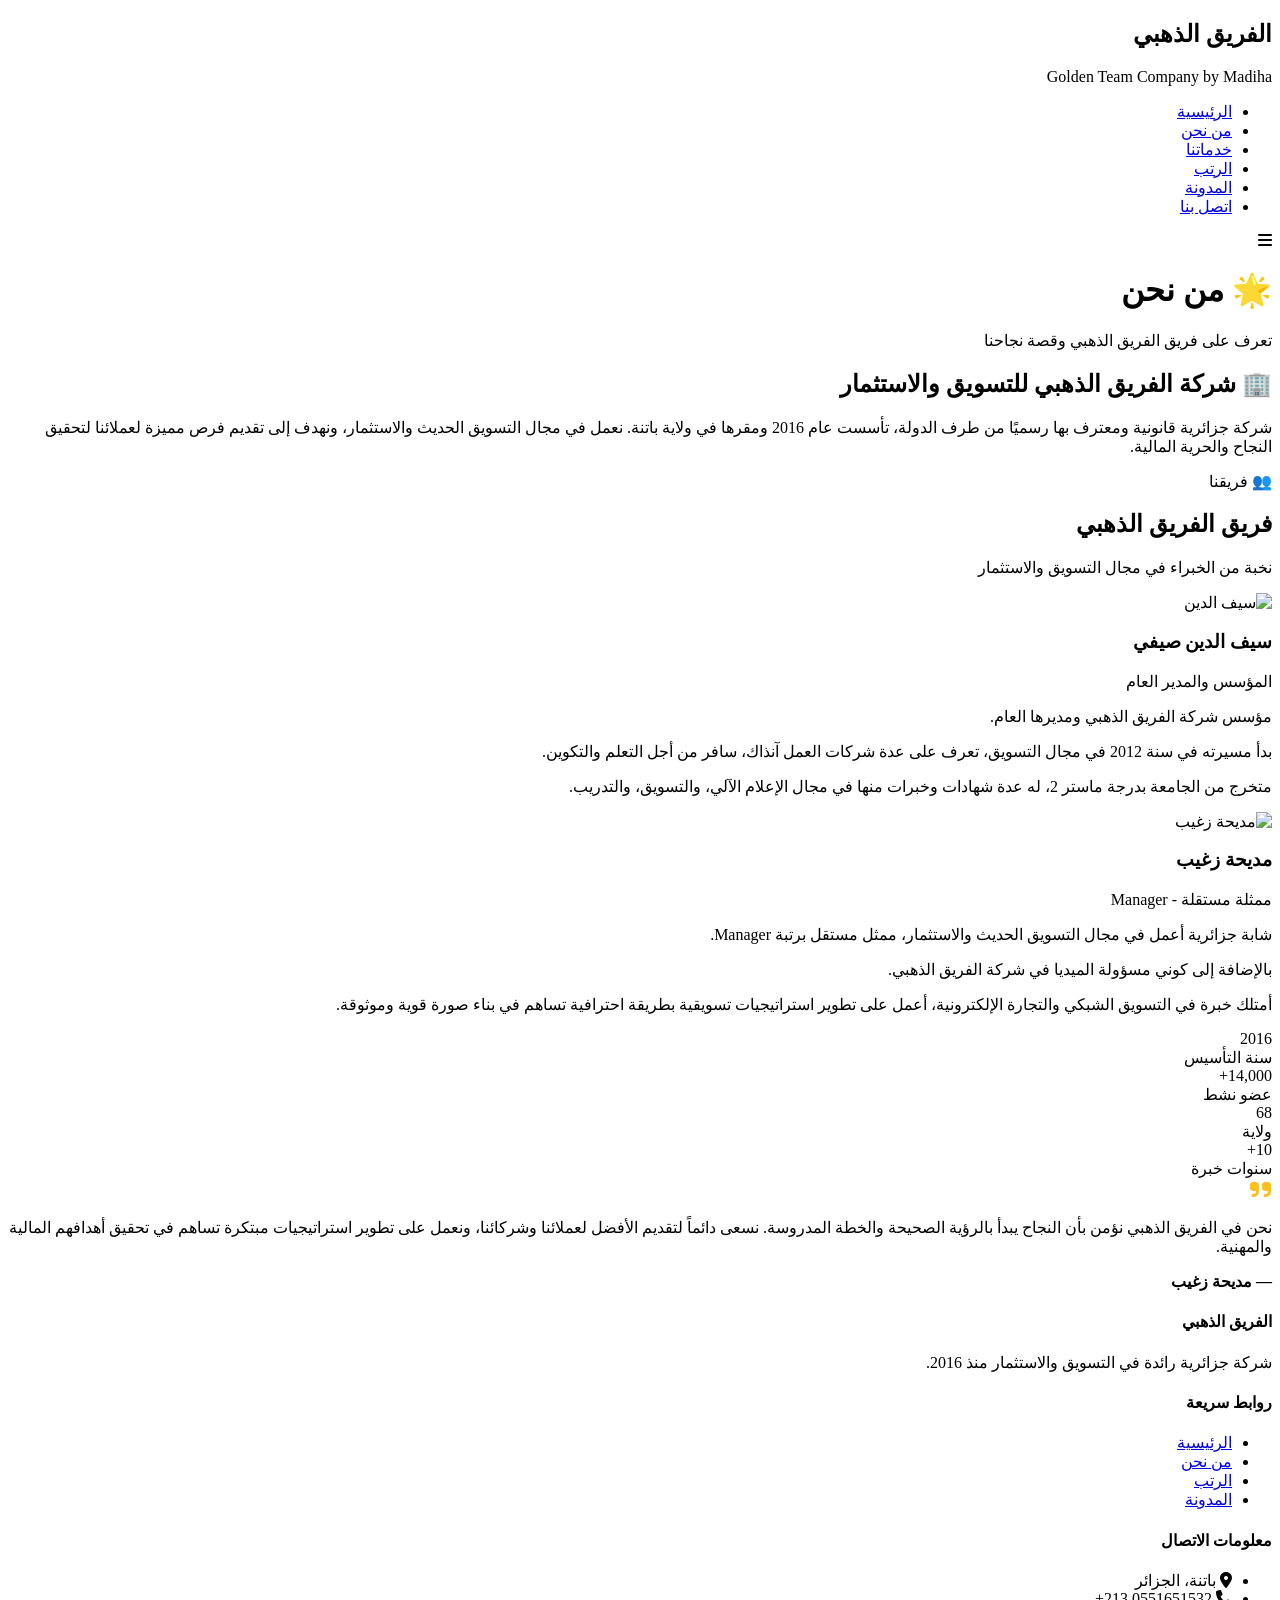
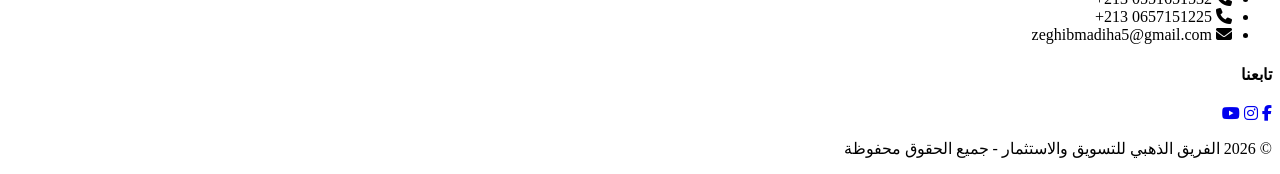
==== about.html @ cc8af278 "Add files via upload" ====
<!DOCTYPE html>
<html lang="ar" dir="rtl">
<head>
    <meta charset="UTF-8">
    <meta name="viewport" content="width=device-width, initial-scale=1.0">
    <title>من نحن | الفريق الذهبي</title>
    
    <link href="https://fonts.googleapis.com/css2?family=Cairo:wght@400;500;600;700;800;900&display=swap" rel="stylesheet">
    <link rel="stylesheet" href="https://cdnjs.cloudflare.com/ajax/libs/font-awesome/6.4.0/css/all.min.css">
    <link rel="stylesheet" href="css/style.css">
</head>
<body>
    <nav class="navbar">
        <div class="nav-container">
            <div class="logo">
                <h1>الفريق الذهبي</h1>
                <p>Golden Team Company by Madiha</p>
            </div>
            <ul class="nav-menu" id="navMenu">
                <li><a href="index.html#home">الرئيسية</a></li>
                <li><a href="about.html">من نحن</a></li>
                <li><a href="index.html#services">خدماتنا</a></li>
                <li><a href="index.html#ranks">الرتب</a></li>
                <li><a href="blog.html">المدونة</a></li>
                <li><a href="index.html#contact">اتصل بنا</a></li>
            </ul>
            <div class="mobile-menu" id="mobileMenu">
                <i class="fas fa-bars"></i>
            </div>
        </div>
    </nav>

    <div class="about-hero">
        <div class="container">
            <h1>🌟 من نحن</h1>
            <p>تعرف على فريق الفريق الذهبي وقصة نجاحنا</p>
        </div>
    </div>

    <!-- Company Info Section -->
    <div class="company-info">
        <div class="container">
            <h2>🏢 شركة الفريق الذهبي للتسويق والاستثمار</h2>
            <p>شركة جزائرية قانونية ومعترف بها رسميًا من طرف الدولة، تأسست عام 2016 ومقرها في ولاية باتنة. نعمل في مجال التسويق الحديث والاستثمار، ونهدف إلى تقديم فرص مميزة لعملائنا لتحقيق النجاح والحرية المالية.</p>
        </div>
    </div>

    <!-- Team Section -->
    <div class="team-section">
        <div class="container">
            <div class="section-header">
                <span class="section-tag">👥 فريقنا</span>
                <h2 class="section-title">فريق الفريق الذهبي</h2>
                <p>نخبة من الخبراء في مجال التسويق والاستثمار</p>
            </div>
            
            <div class="team-grid">
                <!-- Founder Card -->
                <div class="team-card">
                    <img src="images/profileS.png" alt="سيف الدين" class="team-img">
                    <h3>سيف الدين صيفي</h3>
                    <div class="team-title"> المؤسس والمدير العام</div>
                    <div class="team-bio">
                        <p>مؤسس شركة الفريق الذهبي ومديرها العام.</p>
                        <p>بدأ مسيرته في سنة 2012 في مجال التسويق، تعرف على عدة شركات العمل آنذاك، سافر من أجل التعلم والتكوين.</p>
                        <p>متخرج من الجامعة بدرجة ماستر 2، له عدة شهادات وخبرات منها في مجال الإعلام الآلي، والتسويق، والتدريب.</p>
                    </div>
                </div>
                
                <!-- Manager Card -->
                <div class="team-card">
                    <img src="images/profileM.png" alt="مديحة زغيب" class="team-img">
                    <h3>مديحة زغيب</h3>
                    <div class="team-title"> ممثلة مستقلة - Manager</div>
                    <div class="team-bio">
                        <p>شابة جزائرية أعمل في مجال التسويق الحديث والاستثمار، ممثل مستقل برتبة Manager.</p>
                        <p>بالإضافة إلى كوني مسؤولة الميديا في شركة الفريق الذهبي.</p>
                        <p>أمتلك خبرة في التسويق الشبكي والتجارة الإلكترونية، أعمل على تطوير استراتيجيات تسويقية بطريقة احترافية تساهم في بناء صورة قوية وموثوقة.</p>
                    </div>
                </div>
            </div>
        </div>
    </div>

    <!-- Stats Section -->
    <div class="stats-section">
        <div class="container">
            <div class="stats-grid">
                <div class="stat-box">
                    <div class="stat-number">2016</div>
                    <div class="stat-label">سنة التأسيس</div>
                </div>
                <div class="stat-box">
                    <div class="stat-number">14,000+</div>
                    <div class="stat-label">عضو نشط</div>
                </div>
                <div class="stat-box">
                    <div class="stat-number">68</div>
                    <div class="stat-label">ولاية</div>
                </div>
                <div class="stat-box">
                    <div class="stat-number">10+</div>
                    <div class="stat-label">سنوات خبرة</div>
                </div>
            </div>
        </div>
    </div>

    <!-- Quote Section -->
    <div class="container">
        <div class="quote">
            <i class="fas fa-quote-right" style="font-size: 24px; margin-bottom: 15px; display: block; color: #fbbf24;"></i>
            <p>نحن في الفريق الذهبي نؤمن بأن النجاح يبدأ بالرؤية الصحيحة والخطة المدروسة. نسعى دائماً لتقديم الأفضل لعملائنا وشركائنا، ونعمل على تطوير استراتيجيات مبتكرة تساهم في تحقيق أهدافهم المالية والمهنية.</p>
            <p style="margin-top: 15px; font-weight: 600;">— مديحة زغيب</p>
        </div>
    </div>

    <footer>
        <div class="container">
            <div class="footer-grid">
                <div class="footer-col">
                    <h4>الفريق الذهبي</h4>
                    <p>شركة جزائرية رائدة في التسويق والاستثمار منذ 2016.</p>
                </div>
                <div class="footer-col">
                    <h4>روابط سريعة</h4>
                    <ul class="footer-links">
                        <li><a href="index.html#home">الرئيسية</a></li>
                        <li><a href="about.html">من نحن</a></li>
                        <li><a href="index.html#ranks">الرتب</a></li>
                        <li><a href="blog.html">المدونة</a></li>
                    </ul>
                </div>
                <div class="footer-col">
                    <h4>معلومات الاتصال</h4>
                    <ul class="footer-links">
                        <li><i class="fas fa-map-marker-alt"></i> باتنة، الجزائر</li>
                        <li><i class="fas fa-phone"></i>  0551651532 213+</li>
                        <li><i class="fas fa-phone"></i>  0657151225 213+</li>
                        <li><i class="fas fa-envelope"></i> zeghibmadiha5@gmail.com</li>
                    </ul>
                </div>
                <div class="footer-col">
                    <h4>تابعنا</h4>
                    <div class="social-icons">
                        <a href="https://www.facebook.com/people/Manager-Madiha/100076258599726/"><i class="fab fa-facebook-f"></i></a>
                        <a href="https://www.instagram.com/dragon54985"><i class="fab fa-instagram"></i></a>
                        <a href="https://www.youtube.com/@zeghibnour1443"><i class="fab fa-youtube"></i></a>
                    </div>
                </div>
            </div>
            <div class="footer-bottom">
                <p>&copy; 2026 الفريق الذهبي للتسويق والاستثمار - جميع الحقوق محفوظة</p>
            </div>
        </div>
    </footer>
    <script src="js/about.js"></script>
</body>
</html>
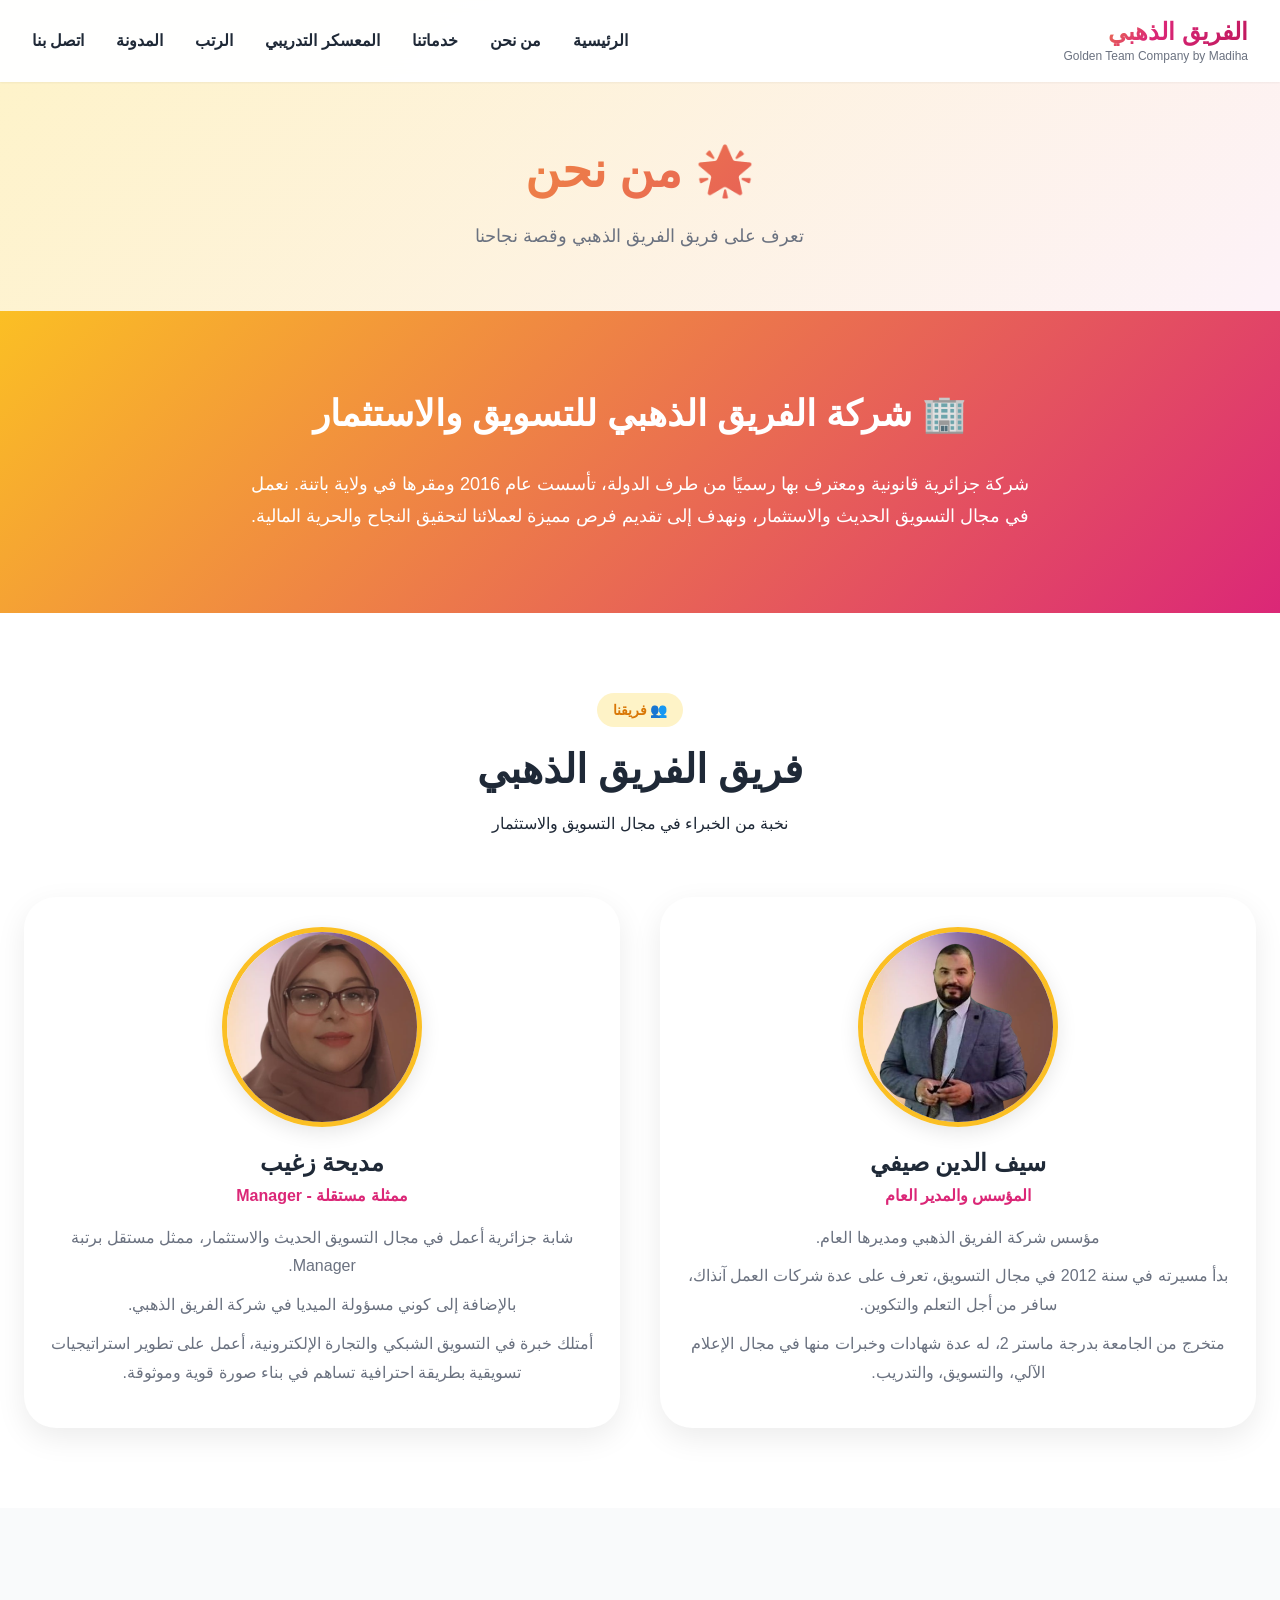
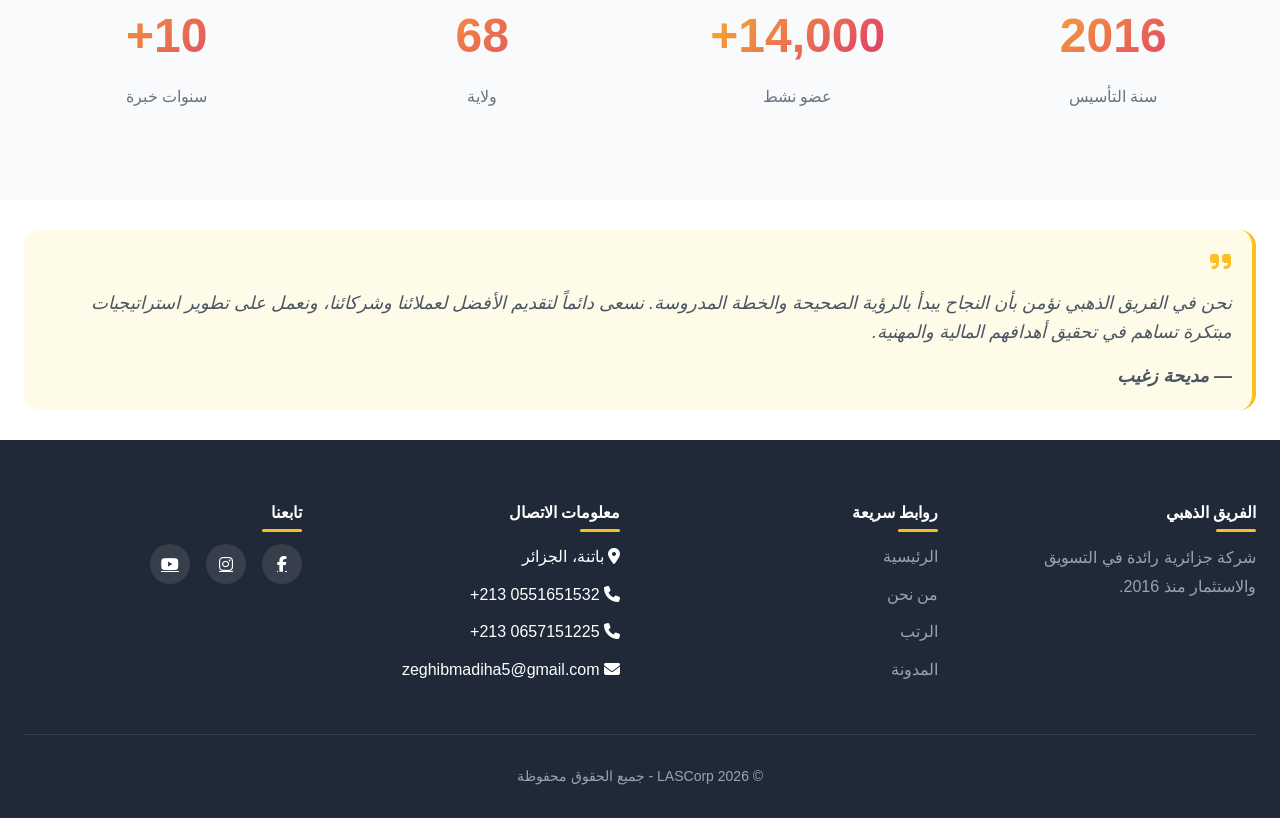
==== commit 82a2a37b: "Update about.html" ====
--- a/about.html
+++ b/about.html
@@ -20,6 +20,7 @@
                 <li><a href="index.html#home">الرئيسية</a></li>
                 <li><a href="about.html">من نحن</a></li>
                 <li><a href="index.html#services">خدماتنا</a></li>
+                <li><a href="isb-program.html">المعسكر التدريبي</a></li>
                 <li><a href="index.html#ranks">الرتب</a></li>
                 <li><a href="blog.html">المدونة</a></li>
                 <li><a href="index.html#contact">اتصل بنا</a></li>
@@ -150,10 +151,10 @@
                 </div>
             </div>
             <div class="footer-bottom">
-                <p>&copy; 2026 الفريق الذهبي للتسويق والاستثمار - جميع الحقوق محفوظة</p>
+                <p>&copy; 2026 LASCorp - جميع الحقوق محفوظة</p>
             </div>
         </div>
     </footer>
     <script src="js/about.js"></script>
 </body>
-</html>+</html>
--- a/css/style.css
+++ b/css/style.css
@@ -0,0 +1,1316 @@
+/* ============================================
+   Golden Team Company - Main Styles
+   Colors: Gold (#fbbf24) + Pink (#db2777)
+   ============================================ */
+
+* {
+    margin: 0;
+    padding: 0;
+    box-sizing: border-box;
+}
+
+:root {
+    --gold: #fbbf24;
+    --gold-dark: #d97706;
+    --gold-light: #fef3c7;
+    --pink: #db2777;
+    --pink-dark: #b01e5b;
+    --pink-light: #fdf2f8;
+    --dark: #1f2937;
+    --gray: #6b7280;
+    --gray-light: #9ca3af;
+    --light: #f9fafb;
+    --white: #ffffff;
+    --gradient-gold: linear-gradient(135deg, #fbbf24 0%, #d97706 100%);
+    --gradient-pink: linear-gradient(135deg, #db2777 0%, #be185d 100%);
+    --gradient-main: linear-gradient(135deg, #fbbf24 0%, #db2777 50%, #be185d 100%);
+    --shadow-sm: 0 1px 2px 0 rgba(0, 0, 0, 0.05);
+    --shadow-md: 0 4px 6px -1px rgba(0, 0, 0, 0.1);
+    --shadow-lg: 0 10px 15px -3px rgba(0, 0, 0, 0.1);
+    --shadow-xl: 0 20px 25px -5px rgba(0, 0, 0, 0.1);
+}
+
+body {
+    font-family: 'Cairo', 'Tajawal', sans-serif;
+    color: var(--dark);
+    background: var(--white);
+    line-height: 1.6;
+    direction: rtl;
+}
+
+.container {
+    max-width: 1280px;
+    margin: 0 auto;
+    padding: 0 24px;
+}
+
+/* ============================================
+   Typography
+   ============================================ */
+
+h1, h2, h3, h4, h5, h6 {
+    font-weight: 800;
+    line-height: 1.3;
+}
+
+.section-title {
+    font-size: 40px;
+    font-weight: 800;
+    color: var(--dark);
+    margin-bottom: 16px;
+}
+
+.section-subtitle {
+    font-size: 18px;
+    color: var(--gray);
+    max-width: 700px;
+    margin: 0 auto;
+}
+
+.section-tag {
+    display: inline-block;
+    background: var(--gold-light);
+    color: var(--gold-dark);
+    padding: 6px 16px;
+    border-radius: 50px;
+    font-size: 14px;
+    font-weight: 600;
+    margin-bottom: 16px;
+}
+
+/* ============================================
+   Header & Navigation
+   ============================================ */
+
+.navbar {
+    position: fixed;
+    top: 0;
+    width: 100%;
+    background: rgba(255, 255, 255, 0.98);
+    backdrop-filter: blur(10px);
+    z-index: 1000;
+    box-shadow: var(--shadow-sm);
+    transition: all 0.3s ease;
+}
+
+.navbar.scrolled {
+    box-shadow: var(--shadow-lg);
+}
+
+.nav-container {
+    display: flex;
+    justify-content: space-between;
+    align-items: center;
+    padding: 16px 32px;
+    max-width: 1400px;
+    margin: 0 auto;
+}
+
+.logo h1 {
+    font-size: 24px;
+    font-weight: 800;
+    background: var(--gradient-main);
+    -webkit-background-clip: text;
+    background-clip: text;
+    color: transparent;
+}
+
+.logo p {
+    font-size: 12px;
+    color: var(--gray);
+}
+
+.nav-menu {
+    display: flex;
+    gap: 32px;
+    list-style: none;
+}
+
+.nav-menu a {
+    text-decoration: none;
+    color: var(--dark);
+    font-weight: 600;
+    transition: all 0.3s;
+    position: relative;
+}
+
+.nav-menu a::after {
+    content: '';
+    position: absolute;
+    bottom: -5px;
+    right: 0;
+    width: 0;
+    height: 2px;
+    background: var(--gradient-pink);
+    transition: width 0.3s ease;
+}
+
+.nav-menu a:hover::after {
+    width: 100%;
+}
+
+.nav-menu a:hover {
+    color: var(--pink);
+}
+
+.mobile-menu {
+    display: none;
+    font-size: 24px;
+    cursor: pointer;
+    color: var(--pink);
+}
+
+/* ============================================
+   Buttons
+   ============================================ */
+
+.btn {
+    display: inline-flex;
+    align-items: center;
+    gap: 8px;
+    padding: 14px 32px;
+    border-radius: 50px;
+    text-decoration: none;
+    font-weight: 700;
+    transition: all 0.3s;
+    cursor: pointer;
+    border: none;
+    font-family: inherit;
+}
+
+.btn-primary {
+    background: var(--gradient-pink);
+    color: var(--white);
+    box-shadow: 0 4px 15px rgba(219, 39, 119, 0.3);
+}
+
+.btn-primary:hover {
+    transform: translateY(-2px);
+    box-shadow: 0 8px 25px rgba(219, 39, 119, 0.4);
+}
+
+.btn-gold {
+    background: var(--gradient-gold);
+    color: var(--dark);
+}
+
+.btn-outline {
+    border: 2px solid var(--pink);
+    color: var(--pink);
+    background: transparent;
+}
+
+.btn-outline:hover {
+    background: var(--pink);
+    color: var(--white);
+}
+
+/* ============================================
+   Hero Section
+   ============================================ */
+
+.hero {
+    min-height: 100vh;
+    background: linear-gradient(135deg, var(--gold-light) 0%, var(--pink-light) 100%);
+    display: flex;
+    align-items: center;
+    padding-top: 80px;
+    position: relative;
+    overflow: hidden;
+}
+
+.hero::before {
+    content: '';
+    position: absolute;
+    top: -50%;
+    right: -50%;
+    width: 200%;
+    height: 200%;
+    background: radial-gradient(circle, rgba(251, 191, 36, 0.1) 0%, transparent 70%);
+    animation: rotate 20s linear infinite;
+}
+
+@keyframes rotate {
+    from { transform: rotate(0deg); }
+    to { transform: rotate(360deg); }
+}
+
+.hero-content {
+    position: relative;
+    z-index: 1;
+    text-align: center;
+}
+
+.hero h1 {
+    font-size: 56px;
+    font-weight: 800;
+    background: var(--gradient-main);
+    -webkit-background-clip: text;
+    background-clip: text;
+    color: transparent;
+    margin-bottom: 20px;
+}
+
+.hero .subtitle {
+    font-size: 20px;
+    color: var(--pink-dark);
+    margin-bottom: 24px;
+}
+
+.hero p {
+    font-size: 18px;
+    color: var(--dark);
+    max-width: 800px;
+    margin: 0 auto 32px;
+}
+
+.hero-stats {
+    display: flex;
+    justify-content: center;
+    gap: 48px;
+    margin-top: 48px;
+}
+
+.stat-item {
+    text-align: center;
+}
+
+.stat-number {
+    font-size: 36px;
+    font-weight: 800;
+    color: var(--gold-dark);
+}
+
+.stat-label {
+    font-size: 14px;
+    color: var(--gray);
+}
+
+/* ============================================
+   Sections
+   ============================================ */
+
+section {
+    padding: 80px 0;
+}
+
+.section-header {
+    text-align: center;
+    margin-bottom: 60px;
+}
+
+/* ============================================
+   Features / Services Grid
+   ============================================ */
+
+.features-grid {
+    display: grid;
+    grid-template-columns: repeat(auto-fit, minmax(350px, 1fr));
+    gap: 32px;
+}
+
+.feature-card {
+    background: var(--white);
+    padding: 32px;
+    border-radius: 24px;
+    box-shadow: var(--shadow-md);
+    transition: all 0.3s;
+    border: 1px solid rgba(0, 0, 0, 0.05);
+    opacity: 0;
+    transform: translateY(30px);
+}
+
+.feature-card:hover {
+    transform: translateY(-5px);
+    box-shadow: var(--shadow-xl);
+}
+
+.feature-icon {
+    width: 60px;
+    height: 60px;
+    background: var(--gradient-gold);
+    border-radius: 16px;
+    display: flex;
+    align-items: center;
+    justify-content: center;
+    margin-bottom: 24px;
+}
+
+.feature-icon i {
+    font-size: 28px;
+    color: var(--white);
+}
+
+.feature-card h3 {
+    font-size: 22px;
+    margin-bottom: 12px;
+}
+
+.feature-card p {
+    color: var(--gray);
+    line-height: 1.7;
+}
+
+/* ============================================
+   Ranks Section
+   ============================================ */
+
+.ranks-section {
+    background: var(--light);
+}
+
+.ranks-grid {
+    display: grid;
+    grid-template-columns: repeat(auto-fit, minmax(300px, 1fr));
+    gap: 32px;
+}
+
+.rank-card {
+    background: var(--white);
+    border-radius: 32px;
+    overflow: hidden;
+    box-shadow: var(--shadow-lg);
+    transition: all 0.3s;
+    opacity: 0;
+    transform: translateY(30px);
+}
+
+.rank-card:hover {
+    transform: translateY(-8px);
+    box-shadow: var(--shadow-xl);
+}
+
+.rank-card.popular {
+    border: 2px solid var(--gold);
+    transform: scale(1.02);
+}
+
+.rank-card.popular:hover {
+    transform: scale(1.02) translateY(-8px);
+}
+
+.rank-header {
+    background: var(--gradient-gold);
+    padding: 32px;
+    text-align: center;
+}
+
+.rank-name {
+    font-size: 28px;
+    font-weight: 800;
+    color: var(--dark);
+}
+
+.rank-price {
+    font-size: 36px;
+    font-weight: 800;
+    color: var(--dark);
+    margin-top: 16px;
+}
+
+.rank-price small {
+    font-size: 14px;
+}
+
+.rank-body {
+    padding: 32px;
+}
+
+.rank-features {
+    list-style: none;
+    margin-bottom: 32px;
+}
+
+.rank-features li {
+    padding: 12px 0;
+    display: flex;
+    align-items: center;
+    gap: 12px;
+    border-bottom: 1px solid #f0f0f0;
+}
+
+.rank-features i {
+    color: var(--gold-dark);
+}
+
+/* ============================================
+   Blog Section
+   ============================================ */
+
+.blog-grid {
+    display: grid;
+    grid-template-columns: repeat(auto-fit, minmax(320px, 1fr));
+    gap: 32px;
+}
+
+.blog-card {
+    background: var(--white);
+    border-radius: 24px;
+    overflow: hidden;
+    box-shadow: var(--shadow-md);
+    transition: all 0.3s;
+    opacity: 0;
+    transform: translateY(30px);
+}
+
+.blog-card:hover {
+    transform: translateY(-5px);
+    box-shadow: var(--shadow-xl);
+}
+
+.blog-card img {
+    width: 100%;
+    height: 220px;
+    object-fit: cover;
+}
+
+.blog-content {
+    padding: 24px;
+}
+
+.blog-date {
+    font-size: 12px;
+    color: var(--gray);
+    margin-bottom: 8px;
+}
+
+.blog-title {
+    font-size: 20px;
+    font-weight: 700;
+    margin-bottom: 12px;
+}
+
+.blog-excerpt {
+    color: var(--gray);
+    font-size: 14px;
+    margin-bottom: 16px;
+    line-height: 1.6;
+}
+
+.blog-read-more {
+    color: var(--pink);
+    text-decoration: none;
+    font-weight: 600;
+    transition: color 0.3s;
+}
+
+.blog-read-more:hover {
+    color: var(--gold-dark);
+}
+
+/* ============================================
+   Contact Section
+   ============================================ */
+
+.contact-section {
+    background: linear-gradient(135deg, var(--gold-light), var(--pink-light));
+}
+
+.contact-form {
+    max-width: 600px;
+    margin: 0 auto;
+    background: var(--white);
+    padding: 40px;
+    border-radius: 32px;
+    box-shadow: var(--shadow-xl);
+}
+
+.form-group {
+    margin-bottom: 24px;
+}
+
+.form-group input,
+.form-group select,
+.form-group textarea {
+    width: 100%;
+    padding: 14px 18px;
+    border: 1px solid #e5e7eb;
+    border-radius: 16px;
+    font-family: inherit;
+    font-size: 16px;
+    transition: border-color 0.3s;
+}
+
+.form-group input:focus,
+.form-group select:focus,
+.form-group textarea:focus {
+    outline: none;
+    border-color: var(--pink);
+}
+
+.form-group textarea {
+    height: 120px;
+    resize: vertical;
+}
+
+/* ============================================
+   Footer
+   ============================================ */
+
+footer {
+    background: var(--dark);
+    color: var(--white);
+    padding: 60px 0 30px;
+}
+
+.footer-grid {
+    display: grid;
+    grid-template-columns: repeat(auto-fit, minmax(250px, 1fr));
+    gap: 40px;
+    margin-bottom: 40px;
+}
+
+.footer-col h4 {
+    margin-bottom: 20px;
+    position: relative;
+    display: inline-block;
+}
+
+.footer-col h4::after {
+    content: '';
+    position: absolute;
+    bottom: -8px;
+    right: 0;
+    width: 40px;
+    height: 3px;
+    background: var(--gold);
+    border-radius: 2px;
+}
+
+.footer-col p {
+    color: var(--gray-light);
+    line-height: 1.8;
+}
+
+.footer-links {
+    list-style: none;
+}
+
+.footer-links li {
+    margin-bottom: 12px;
+}
+
+.footer-links a {
+    color: var(--gray-light);
+    text-decoration: none;
+    transition: color 0.3s;
+}
+
+.footer-links a:hover {
+    color: var(--gold);
+}
+
+.social-icons {
+    display: flex;
+    gap: 16px;
+}
+
+.social-icons a {
+    width: 40px;
+    height: 40px;
+    background: rgba(255, 255, 255, 0.1);
+    border-radius: 50%;
+    display: flex;
+    align-items: center;
+    justify-content: center;
+    color: var(--white);
+    transition: all 0.3s;
+}
+
+.social-icons a:hover {
+    background: var(--gold);
+    color: var(--dark);
+    transform: translateY(-3px);
+}
+
+.footer-bottom {
+    text-align: center;
+    padding-top: 30px;
+    border-top: 1px solid rgba(255, 255, 255, 0.1);
+    color: var(--gray-light);
+    font-size: 14px;
+}
+
+/* ============================================
+   Admin Link (Floating Button)
+   ============================================ */
+
+.admin-link {
+    position: fixed;
+    bottom: 20px;
+    left: 20px;
+    background: var(--dark);
+    color: var(--white);
+    padding: 10px 20px;
+    border-radius: 50px;
+    text-decoration: none;
+    font-size: 14px;
+    z-index: 999;
+    opacity: 0.7;
+    transition: opacity 0.3s;
+}
+
+.admin-link:hover {
+    opacity: 1;
+}
+
+/* ============================================
+   Animations
+   ============================================ */
+
+@keyframes fadeInUp {
+    from {
+        opacity: 0;
+        transform: translateY(30px);
+    }
+    to {
+        opacity: 1;
+        transform: translateY(0);
+    }
+}
+
+.fade-in-up {
+    animation: fadeInUp 0.8s ease forwards !important;
+    opacity: 1 !important;
+    transform: translateY(0) !important;
+}
+
+/* ============================================
+   Responsive Design
+   ============================================ */
+
+@media (max-width: 992px) {
+    .container {
+        padding: 0 20px;
+    }
+    
+    .section-title {
+        font-size: 32px;
+    }
+    
+    .hero h1 {
+        font-size: 40px;
+    }
+}
+
+@media (max-width: 768px) {
+    .nav-menu {
+        display: none;
+        position: absolute;
+        top: 100%;
+        left: 0;
+        right: 0;
+        background: var(--white);
+        flex-direction: column;
+        padding: 20px;
+        gap: 16px;
+        text-align: center;
+        box-shadow: var(--shadow-lg);
+    }
+    
+    .nav-menu.active {
+        display: flex;
+    }
+    
+    .mobile-menu {
+        display: block;
+    }
+    
+    .hero h1 {
+        font-size: 32px;
+    }
+    
+    .hero .subtitle {
+        font-size: 16px;
+    }
+    
+    .hero-stats {
+        flex-direction: column;
+        gap: 20px;
+    }
+    
+    .features-grid {
+        grid-template-columns: 1fr;
+    }
+    
+    .ranks-grid {
+        grid-template-columns: 1fr;
+    }
+    
+    .rank-card.popular {
+        transform: scale(1);
+    }
+    
+    .rank-card.popular:hover {
+        transform: translateY(-8px);
+    }
+    
+    .blog-grid {
+        grid-template-columns: 1fr;
+    }
+    
+    .footer-grid {
+        grid-template-columns: 1fr;
+        text-align: center;
+    }
+    
+    .footer-col h4::after {
+        right: 50%;
+        transform: translateX(50%);
+    }
+    
+    .social-icons {
+        justify-content: center;
+    }
+}
+
+@media (max-width: 480px) {
+    .container {
+        padding: 0 16px;
+    }
+    
+    .hero h1 {
+        font-size: 28px;
+    }
+    
+    .section-title {
+        font-size: 24px;
+    }
+    
+    .btn {
+        padding: 10px 20px;
+        font-size: 14px;
+    }
+    
+    .contact-form {
+        padding: 24px;
+    }
+}
+
+/* ============================================
+   ADMIN PANEL STYLES
+   ============================================ */
+
+/* Login Container */
+.login-container {
+    min-height: 100vh;
+    display: flex;
+    align-items: center;
+    justify-content: center;
+    background: linear-gradient(135deg, #fbbf24, #db2777);
+}
+
+.login-box {
+    background: white;
+    padding: 40px;
+    border-radius: 24px;
+    width: 100%;
+    max-width: 400px;
+    box-shadow: 0 20px 40px rgba(0,0,0,0.2);
+}
+
+.login-box h2 {
+    text-align: center;
+    margin-bottom: 30px;
+    color: #1f2937;
+}
+
+.login-box input {
+    width: 100%;
+    padding: 14px;
+    margin-bottom: 20px;
+    border: 1px solid #e5e7eb;
+    border-radius: 12px;
+    font-family: 'Cairo', sans-serif;
+}
+
+.login-box button {
+    width: 100%;
+    padding: 14px;
+    background: linear-gradient(135deg, #fbbf24, #db2777);
+    border: none;
+    border-radius: 12px;
+    color: white;
+    font-weight: bold;
+    cursor: pointer;
+}
+
+/* Admin Panel */
+.admin-header {
+    background: white;
+    padding: 15px 30px;
+    display: flex;
+    justify-content: space-between;
+    align-items: center;
+    box-shadow: 0 2px 10px rgba(0,0,0,0.1);
+}
+
+.admin-header h1 {
+    font-size: 24px;
+    background: linear-gradient(135deg, #fbbf24, #db2777);
+    -webkit-background-clip: text;
+    background-clip: text;
+    color: transparent;
+}
+
+.logout-btn {
+    background: #ef4444;
+    color: white;
+    border: none;
+    padding: 8px 20px;
+    border-radius: 50px;
+    cursor: pointer;
+}
+
+.admin-container {
+    max-width: 1400px;
+    margin: 0 auto;
+    padding: 20px;
+}
+
+.admin-content {
+    display: flex;
+    gap: 30px;
+    margin-top: 30px;
+}
+
+.sidebar {
+    width: 250px;
+    background: white;
+    border-radius: 20px;
+    padding: 20px;
+    height: fit-content;
+}
+
+.sidebar button {
+    width: 100%;
+    padding: 12px;
+    margin-bottom: 10px;
+    background: #f3f4f6;
+    border: none;
+    border-radius: 12px;
+    cursor: pointer;
+    font-family: 'Cairo', sans-serif;
+    text-align: right;
+    transition: all 0.3s;
+}
+
+.sidebar button.active {
+    background: linear-gradient(135deg, #fbbf24, #db2777);
+    color: white;
+}
+
+.main-panel {
+    flex: 1;
+    background: white;
+    border-radius: 20px;
+    padding: 30px;
+}
+
+.form-group {
+    margin-bottom: 20px;
+}
+
+.form-group label {
+    display: block;
+    margin-bottom: 8px;
+    font-weight: 600;
+}
+
+.form-group input,
+.form-group textarea {
+    width: 100%;
+    padding: 12px;
+    border: 1px solid #e5e7eb;
+    border-radius: 12px;
+    font-family: 'Cairo', sans-serif;
+}
+
+.form-group textarea {
+    height: 150px;
+}
+
+.form-group input[type="file"] {
+    padding: 10px;
+    background: #f9fafb;
+}
+
+.image-preview {
+    margin-top: 10px;
+}
+
+.image-preview img {
+    max-width: 200px;
+    max-height: 150px;
+    border-radius: 12px;
+    border: 2px solid #e5e7eb;
+}
+
+.btn-save {
+    background: linear-gradient(135deg, #fbbf24, #db2777);
+    color: white;
+    padding: 12px 30px;
+    border: none;
+    border-radius: 50px;
+    cursor: pointer;
+    font-weight: bold;
+}
+
+.blog-list, .images-grid {
+    margin-top: 30px;
+}
+
+.blog-item {
+    display: flex;
+    justify-content: space-between;
+    align-items: center;
+    padding: 15px;
+    border-bottom: 1px solid #e5e7eb;
+    gap: 15px;
+    flex-wrap: wrap;
+}
+
+.blog-info {
+    flex: 1;
+}
+
+.blog-info strong {
+    font-size: 16px;
+}
+
+.blog-excerpt-preview {
+    color: #6b7280;
+    font-size: 12px;
+}
+
+.delete-btn {
+    background: #ef4444;
+    color: white;
+    border: none;
+    padding: 8px 16px;
+    border-radius: 8px;
+    cursor: pointer;
+    font-family: inherit;
+    transition: background 0.3s;
+}
+
+.delete-btn:hover {
+    background: #dc2626;
+}
+
+.images-grid {
+    display: grid;
+    grid-template-columns: repeat(auto-fill, minmax(200px, 1fr));
+    gap: 20px;
+}
+
+.image-card {
+    border: 1px solid #e5e7eb;
+    border-radius: 16px;
+    padding: 15px;
+    text-align: center;
+    background: white;
+    transition: transform 0.3s;
+}
+
+.image-card:hover {
+    transform: translateY(-5px);
+    box-shadow: 0 10px 25px rgba(0,0,0,0.1);
+}
+
+.image-card img {
+    width: 100%;
+    height: 150px;
+    object-fit: cover;
+    border-radius: 12px;
+    margin-bottom: 10px;
+}
+
+.image-card p {
+    margin: 8px 0;
+    font-weight: 500;
+}
+
+.image-card small {
+    color: #6b7280;
+    font-size: 11px;
+    display: block;
+    margin-bottom: 10px;
+}
+
+.hidden {
+    display: none !important;
+}
+
+/* Toast Notifications */
+.toast {
+    position: fixed;
+    bottom: 20px;
+    right: 20px;
+    padding: 12px 24px;
+    border-radius: 12px;
+    display: flex;
+    align-items: center;
+    gap: 10px;
+    z-index: 10000;
+    font-family: 'Cairo', sans-serif;
+    direction: rtl;
+    box-shadow: 0 4px 15px rgba(0,0,0,0.2);
+    animation: slideInRight 0.3s ease;
+}
+
+.toast-success {
+    background: #10b981;
+    color: white;
+}
+
+.toast-error {
+    background: #ef4444;
+    color: white;
+}
+
+.toast-info {
+    background: #3b82f6;
+    color: white;
+}
+
+@keyframes slideInRight {
+    from {
+        transform: translateX(100%);
+        opacity: 0;
+    }
+    to {
+        transform: translateX(0);
+        opacity: 1;
+    }
+}
+
+@keyframes slideOutRight {
+    from {
+        transform: translateX(0);
+        opacity: 1;
+    }
+    to {
+        transform: translateX(100%);
+        opacity: 0;
+    }
+}
+
+/* Admin Responsive */
+@media (max-width: 768px) {
+    .admin-content {
+        flex-direction: column;
+    }
+    .sidebar {
+        width: 100%;
+    }
+    .images-grid {
+        grid-template-columns: repeat(auto-fill, minmax(150px, 1fr));
+    }
+}
+
+/* Additional styles for blog page */
+.blog-page-header {
+    background: linear-gradient(135deg, var(--gold-light), var(--pink-light));
+    padding: 120px 0 60px;
+    text-align: center;
+}
+        
+.blog-page-header h1 {
+    font-size: 48px;
+    font-weight: 800;
+    background: var(--gradient-main);
+    -webkit-background-clip: text;
+    background-clip: text;
+    color: transparent;
+    margin-bottom: 16px;
+}
+        
+.blog-page-header p {
+    color: var(--gray);
+    font-size: 18px;
+}
+        
+.blog-grid-page {
+    display: grid;
+    grid-template-columns: repeat(auto-fill, minmax(350px, 1fr));
+    gap: 32px;
+    padding: 60px 0;
+}
+        
+.back-to-home {
+    display: inline-flex;
+    align-items: center;
+    gap: 8px;
+    background: var(--gradient-pink);
+    color: white;
+    padding: 10px 24px;
+    border-radius: 50px;
+    text-decoration: none;
+    font-weight: 600;
+    margin-top: 20px;
+    transition: all 0.3s;
+}
+        
+.back-to-home:hover {
+    transform: translateX(-5px);
+}
+        
+@media (max-width: 768px) {
+    .blog-grid-page {
+        grid-template-columns: 1fr;
+    }
+            
+    .blog-page-header h1 {
+        font-size: 32px;
+    }
+}
+.about-hero {
+    background: linear-gradient(135deg, #fef3c7, #fdf2f8);
+    padding: 140px 0 60px;
+    text-align: center;
+}
+.about-hero h1 {
+    font-size: 48px;
+    font-weight: 800;
+    background: linear-gradient(135deg, #fbbf24, #db2777);
+    -webkit-background-clip: text;
+    background-clip: text;
+    color: transparent;
+    margin-bottom: 20px;
+}
+.about-hero p {
+    color: #6b7280;
+    font-size: 18px;
+    max-width: 700px;
+    margin: 0 auto;
+}
+        
+.team-section {
+    padding: 80px 0;
+}
+.team-grid {
+    display: grid;
+    grid-template-columns: repeat(auto-fit, minmax(350px, 1fr));
+    gap: 40px;
+    margin-top: 40px;
+}
+.team-card {
+    background: white;
+    border-radius: 32px;
+    overflow: hidden;
+    box-shadow: 0 10px 30px rgba(0,0,0,0.08);
+    transition: transform 0.3s;
+    text-align: center;
+}
+.team-card:hover {
+    transform: translateY(-8px);
+}
+.team-img {
+    width: 200px;
+    height: 200px;
+    border-radius: 50%;
+    object-fit: cover;
+    margin: 30px auto 0;
+    display: block;
+    border: 5px solid #fbbf24;
+    box-shadow: 0 5px 20px rgba(0,0,0,0.1);
+}
+.team-card h3 {
+    font-size: 24px;
+    font-weight: 800;
+    margin: 20px 0 5px;
+    color: #1f2937;
+}
+.team-title {
+    color: #db2777;
+    font-weight: 600;
+    margin-bottom: 15px;
+}
+.team-bio {
+    padding: 0 25px 30px;
+    color: #6b7280;
+    line-height: 1.8;
+    text-align: center;
+}
+.team-bio p {
+    margin-bottom: 10px;
+}
+        
+.company-info {
+    background: linear-gradient(135deg, #fbbf24, #db2777);
+    padding: 80px 0;
+    text-align: center;
+    color: white;
+}
+.company-info h2 {
+    font-size: 36px;
+    margin-bottom: 30px;
+}
+.company-info p {
+    max-width: 800px;
+    margin: 0 auto;
+    line-height: 1.8;
+    font-size: 18px;
+}
+        
+.stats-section {
+    padding: 60px 0;
+    background: #f9fafb;
+}
+.stats-grid {
+    display: grid;
+    grid-template-columns: repeat(auto-fit, minmax(200px, 1fr));
+    gap: 30px;
+    text-align: center;
+}
+.stat-box {
+    padding: 30px;
+}
+.stat-number {
+    font-size: 48px;
+    font-weight: 800;
+    background: linear-gradient(135deg, #fbbf24, #db2777);
+    -webkit-background-clip: text;
+    background-clip: text;
+    color: transparent;
+}
+.stat-label {
+    color: #6b7280;
+    font-size: 16px;
+    margin-top: 10px;
+}
+        
+.back-to-home {
+    display: inline-flex;
+    align-items: center;
+    gap: 8px;
+    background: linear-gradient(135deg, #db2777, #be185d);
+    color: white;
+    padding: 10px 24px;
+    border-radius: 50px;
+    text-decoration: none;
+    font-weight: 600;
+    margin-top: 20px;
+    transition: transform 0.3s;
+}
+.back-to-home:hover {
+    transform: translateX(-5px);
+}
+        
+.quote {
+    font-style: italic;
+    font-size: 18px;
+    color: #4b5563;
+    padding: 20px;
+    border-right: 4px solid #fbbf24;
+    background: #fefce8;
+    border-radius: 16px;
+    margin: 30px 0;
+}
+        
+@media (max-width: 768px) {
+    .about-hero h1 { font-size: 32px; }
+    .team-grid { grid-template-columns: 1fr; }
+    .team-img { width: 150px; height: 150px; }
+}
